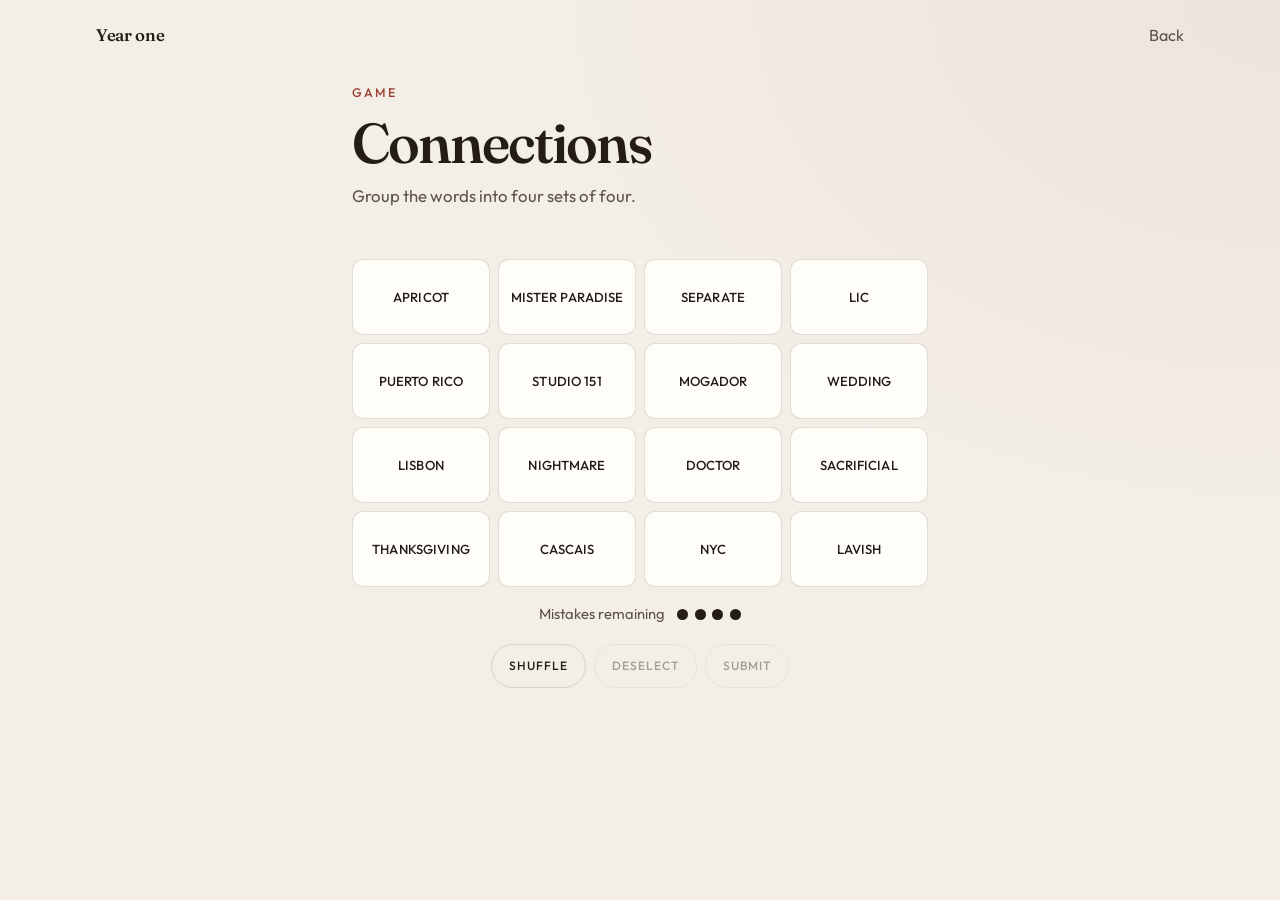
==== connections/index.html @ cea2e87b "Add the real Connections groups and open the game without the riddle. Co-authored-by: Cursor <cursor" ====
<!DOCTYPE html>
<html lang="en">
  <head>
    <meta charset="utf-8" />
    <meta name="viewport" content="width=device-width, initial-scale=1" />
    <meta name="robots" content="noindex, nofollow" />
    <meta name="theme-color" content="#f3eee6" />
    <title>Connections</title>
    <link rel="icon" href="../favicon.svg" type="image/svg+xml" />
    <link rel="preconnect" href="https://fonts.googleapis.com" />
    <link rel="preconnect" href="https://fonts.gstatic.com" crossorigin />
    <link
      href="https://fonts.googleapis.com/css2?family=Fraunces:ital,opsz,wght@0,9..144,520;0,9..144,620;1,9..144,480&family=Outfit:wght@400;500&display=swap"
      rel="stylesheet"
    />
    <link rel="stylesheet" href="../css/styles.css" />
  </head>
  <body class="page">
    <header class="top">
      <a class="mark" href="../anniversary.html">Year one</a>
      <a class="text-button" href="../anniversary.html">Back</a>
    </header>
    <main class="connect">
      <p class="eyebrow">Game</p>
      <h1>Connections</h1>
      <p class="connect-lede">Group the words into four sets of four.</p>
      <p class="connect-message" id="connect-message" role="status"></p>
      <div id="connect-solved" class="connect-solved"></div>
      <div id="connect-grid" class="connect-grid"></div>
      <p class="connect-lives">
        <span>Mistakes remaining</span>
        <span id="connect-dots" class="connect-dots"></span>
      </p>
      <div class="connect-actions" id="connect-actions">
        <button type="button" id="connect-shuffle">Shuffle</button>
        <button type="button" id="connect-clear">Deselect</button>
        <button type="button" id="connect-submit">Submit</button>
      </div>
      <button type="button" id="connect-again" hidden>Play again</button>
    </main>
    <script src="../js/connections.js"></script>
  </body>
</html>
---- css/styles.css ----
:root {
  --ink: #241c16;
  --ink-soft: #5e534a;
  --paper: #f3eee6;
  --paper-card: #fffdf8;
  --line: rgba(36, 28, 22, 0.14);
  --accent: #9c4033;
  --night: #14110f;
  --night-text: #f4eee6;
  --night-muted: #b7aa9c;
  --gold: #e0c09a;
  --serif: "Fraunces", "Iowan Old Style", Palatino, "Palatino Linotype", serif;
  --sans: "Outfit", "Avenir Next", "Segoe UI", sans-serif;
  --shadow: 0 18px 50px rgba(36, 28, 22, 0.06);
}

*,
*::before,
*::after {
  box-sizing: border-box;
}

html {
  height: 100%;
}

body {
  margin: 0;
  min-height: 100%;
  font-family: var(--sans);
  font-weight: 400;
  line-height: 1.5;
}

button,
input,
a {
  font: inherit;
}

:focus-visible {
  outline: 2px solid var(--accent);
  outline-offset: 3px;
}

[hidden] {
  display: none !important;
}

.eyebrow {
  margin: 0 0 0.85rem;
  font-size: 0.78rem;
  font-weight: 500;
  letter-spacing: 0.16em;
  text-transform: uppercase;
}

/* Door */

.gate {
  min-height: 100dvh;
  display: grid;
  place-items: center;
  padding:
    max(1.5rem, env(safe-area-inset-top))
    max(1.25rem, env(safe-area-inset-right))
    max(1.5rem, env(safe-area-inset-bottom))
    max(1.25rem, env(safe-area-inset-left));
  color: var(--night-text);
  background:
    radial-gradient(ellipse at 50% -10%, rgba(224, 192, 154, 0.16), transparent 52%),
    var(--night);
}

.gate.is-opening {
  opacity: 0;
  transition: opacity 0.45s ease;
}

.gate-card {
  width: min(100%, 34rem);
  text-align: center;
}

.seal {
  width: 3.25rem;
  height: 3.25rem;
  margin: 0 auto 1.75rem;
  border: 1px solid rgba(224, 192, 154, 0.55);
  border-radius: 50%;
  position: relative;
}

.seal::after {
  content: "";
  position: absolute;
  inset: 0.42rem;
  border: 1px solid rgba(224, 192, 154, 0.28);
  border-radius: 50%;
}

.gate .eyebrow {
  color: var(--gold);
}

.gate h1 {
  margin: 0 auto 2rem;
  max-width: 22rem;
  font-family: var(--serif);
  font-weight: 480;
  font-style: italic;
  font-size: clamp(1.65rem, 4vw, 2.15rem);
  line-height: 1.28;
  letter-spacing: -0.02em;
}

#gate-form {
  width: min(100%, 18rem);
  margin: 0 auto;
  display: flex;
  flex-direction: column;
  align-items: stretch;
}

.answer-label {
  margin-bottom: 0.35rem;
  color: var(--night-muted);
  font-size: 0.78rem;
  letter-spacing: 0.14em;
  text-transform: uppercase;
}

.gate input {
  width: 100%;
  padding: 0.45rem 0.2rem 0.6rem;
  border: none;
  border-bottom: 1px solid rgba(244, 238, 230, 0.35);
  border-radius: 0;
  background: transparent;
  color: var(--night-text);
  font-family: var(--serif);
  font-style: italic;
  font-size: 1.45rem;
  line-height: 1.3;
  text-align: center;
}

.gate input:focus {
  outline: none;
  border-bottom-color: var(--gold);
}

.gate input.is-wrong {
  animation: shake 0.42s ease;
}

.gate button {
  margin-top: 1.35rem;
  align-self: center;
  padding: 0.72rem 1.45rem;
  border: 1px solid rgba(224, 192, 154, 0.6);
  border-radius: 999px;
  background: transparent;
  color: var(--gold);
  letter-spacing: 0.12em;
  text-transform: uppercase;
  font-size: 0.78rem;
  font-weight: 500;
  cursor: pointer;
}

.gate button:hover {
  background: rgba(224, 192, 154, 0.1);
}

.feedback {
  min-height: 1.4rem;
  margin: 0.9rem 0 0;
  color: #f0c2b6;
  font-size: 0.95rem;
}

.continue-link {
  display: inline-block;
  margin-top: 1.5rem;
  color: var(--night-muted);
  font-size: 0.92rem;
}

.continue-link:hover {
  color: var(--night-text);
}

.noscript {
  margin: 1rem 0 0;
  text-align: center;
  color: var(--night-muted);
}

@keyframes shake {
  0%,
  100% {
    transform: translateX(0);
  }
  20% {
    transform: translateX(-7px);
  }
  40% {
    transform: translateX(6px);
  }
  60% {
    transform: translateX(-4px);
  }
  80% {
    transform: translateX(3px);
  }
}

/* Inside */

.page {
  min-height: 100dvh;
  color: var(--ink);
  background:
    radial-gradient(ellipse at 100% 0%, rgba(156, 64, 51, 0.06), transparent 42%),
    var(--paper);
}

.top,
.foot,
.hero,
.section {
  width: min(100% - 2.4rem, 68rem);
  margin-inline: auto;
}

.top {
  display: flex;
  align-items: center;
  justify-content: space-between;
  gap: 1rem;
  padding-top: max(1.25rem, env(safe-area-inset-top));
  padding-bottom: 0.5rem;
}

.mark {
  color: var(--ink);
  font-family: var(--serif);
  font-size: 1.05rem;
  font-weight: 560;
  letter-spacing: -0.02em;
  text-decoration: none;
}

.text-button {
  border: none;
  background: none;
  padding: 0.2rem 0;
  color: var(--ink-soft);
  text-decoration: none;
  cursor: pointer;
}

.text-button:hover {
  color: var(--accent);
}

.hero {
  padding: 3.2rem 0 2.4rem;
}

.dateline {
  margin: 0 0 0.8rem;
  color: var(--accent);
  font-size: 0.78rem;
  font-weight: 500;
  letter-spacing: 0.16em;
  text-transform: uppercase;
}

.hero h1,
.stub h1 {
  margin: 0;
  font-family: var(--serif);
  font-weight: 560;
  line-height: 0.95;
  letter-spacing: -0.035em;
}

.hero h1 {
  font-size: clamp(3.2rem, 8vw, 5.6rem);
}

.stub h1 {
  font-size: clamp(2.6rem, 6vw, 4rem);
}

.lede,
.stub p:last-child,
.section-head p {
  color: var(--ink-soft);
}

.lede {
  max-width: 36rem;
  margin: 1.25rem 0 0;
  font-size: 1.12rem;
}

.section {
  padding-bottom: 2.5rem;
}

.section-head {
  display: flex;
  justify-content: space-between;
  gap: 1rem 2rem;
  align-items: baseline;
  margin-bottom: 1rem;
  padding-bottom: 0.85rem;
  border-bottom: 1px solid var(--line);
}

.section-head h2,
.stub .eyebrow {
  margin: 0;
}

.section-head h2 {
  font-family: var(--serif);
  font-size: 1.7rem;
  font-weight: 560;
  letter-spacing: -0.03em;
}

.section-head p {
  margin: 0;
  max-width: 26rem;
  text-align: right;
}

.cards {
  display: grid;
  grid-template-columns: repeat(2, minmax(0, 1fr));
  gap: 0.9rem;
}

.card {
  display: flex;
  flex-direction: column;
  align-items: flex-start;
  gap: 0.45rem;
  min-height: 13.5rem;
  padding: 1.35rem 1.35rem 1.15rem;
  border: 1px solid var(--line);
  border-radius: 1.15rem;
  background: var(--paper-card);
  box-shadow: var(--shadow);
  color: inherit;
  text-decoration: none;
}

.card:hover {
  border-color: rgba(156, 64, 51, 0.4);
  transform: translateY(-2px);
}

.card h3 {
  margin: 0;
  font-family: var(--serif);
  font-size: 1.85rem;
  font-weight: 560;
  letter-spacing: -0.03em;
}

.card p {
  margin: 0;
  color: var(--ink-soft);
}

.card-kicker,
.card-status {
  font-size: 0.75rem;
  font-weight: 500;
  letter-spacing: 0.14em;
  text-transform: uppercase;
}

.card-kicker {
  color: var(--accent);
}

.card-status {
  margin-top: auto;
  padding-top: 1rem;
  color: var(--ink-soft);
}

.quiet .section-head {
  border-bottom: none;
  display: block;
}

.quiet .section-head p {
  max-width: 38rem;
  margin-top: 0.45rem;
  text-align: left;
}

.stub {
  width: min(100% - 2.4rem, 40rem);
  margin: 4.5rem auto 3rem;
}

.stub .eyebrow {
  color: var(--accent);
}

.stub p:last-child {
  margin: 1rem 0 0;
  font-size: 1.12rem;
  max-width: 32rem;
}

.foot {
  padding: 0.5rem 0 max(1.5rem, env(safe-area-inset-bottom));
  color: var(--ink-soft);
  font-size: 0.92rem;
}

/* Connections */

.connect {
  width: min(100% - 2.4rem, 36rem);
  margin: 1.6rem auto 3rem;
  padding-bottom: max(1rem, env(safe-area-inset-bottom));
}

.connect .eyebrow {
  color: var(--accent);
}

.connect h1 {
  margin: 0;
  font-family: var(--serif);
  font-weight: 560;
  font-size: clamp(2.4rem, 6vw, 3.5rem);
  line-height: 0.95;
  letter-spacing: -0.035em;
}

.connect-lede {
  margin: 0.85rem 0 0;
  color: var(--ink-soft);
  font-size: 1.05rem;
}

.connect-message {
  min-height: 1.6rem;
  margin: 0.85rem 0 0.75rem;
  text-align: center;
  font-family: var(--serif);
  font-style: italic;
  font-size: 1.15rem;
  color: var(--accent);
}

.connect-solved-row {
  margin-bottom: 0.55rem;
  padding: 0.72rem 0.85rem 0.78rem;
  border-radius: 0.75rem;
  text-align: center;
}

.connect-solved-name,
.connect-solved-words {
  margin: 0;
}

.connect-solved-name {
  font-size: 0.72rem;
  font-weight: 500;
  letter-spacing: 0.14em;
  text-transform: uppercase;
}

.connect-solved-words {
  margin-top: 0.15rem;
  font-size: 0.95rem;
  font-weight: 500;
  letter-spacing: 0.04em;
  line-height: 1.35;
  text-transform: uppercase;
}

.connect-solved-row.connect-tone-0,
.connect-tile.is-solved.connect-tone-0 {
  background: #f9df6d;
}

.connect-solved-row.connect-tone-1,
.connect-tile.is-solved.connect-tone-1 {
  background: #a0c35a;
}

.connect-solved-row.connect-tone-2,
.connect-tile.is-solved.connect-tone-2 {
  background: #b0c4ef;
}

.connect-solved-row.connect-tone-3,
.connect-tile.is-solved.connect-tone-3 {
  background: #ba81c5;
}

.connect-tile.is-solved {
  border-color: transparent;
  color: var(--ink);
}

.connect-solved-row.is-new {
  animation: connect-reveal 0.4s ease;
}

@keyframes connect-reveal {
  from {
    opacity: 0;
    transform: translateY(6px);
  }
  to {
    opacity: 1;
    transform: none;
  }
}

.connect-grid {
  display: grid;
  grid-template-columns: repeat(4, minmax(0, 1fr));
  gap: 0.5rem;
}

.connect-tile {
  display: grid;
  place-items: center;
  min-height: 4.75rem;
  padding: 0.45rem 0.3rem;
  border: 1px solid var(--line);
  border-radius: 0.7rem;
  background: var(--paper-card);
  color: var(--ink);
  font-weight: 500;
  font-size: clamp(0.62rem, 2.6vw, 0.82rem);
  letter-spacing: 0.01em;
  line-height: 1.15;
  text-align: center;
  text-transform: uppercase;
  overflow-wrap: break-word;
  cursor: pointer;
  user-select: none;
  touch-action: manipulation;
  -webkit-tap-highlight-color: transparent;
}

.connect-tile.is-selected,
.connect-tile:active {
  background: var(--ink);
  border-color: var(--ink);
  color: var(--paper);
}

.connect-tile.is-shaking {
  animation: shake 0.42s ease;
}

.connect-lives {
  display: flex;
  align-items: center;
  justify-content: center;
  gap: 0.75rem;
  margin: 1rem 0 0;
  color: var(--ink-soft);
  font-size: 0.92rem;
}

.connect-dots {
  display: flex;
  gap: 0.4rem;
}

.connect-dot {
  width: 0.7rem;
  height: 0.7rem;
  border-radius: 50%;
  background: var(--ink);
}

.connect-dot.is-spent {
  background: transparent;
  box-shadow: inset 0 0 0 1.5px var(--ink-soft);
}

.connect-actions {
  display: flex;
  justify-content: center;
  flex-wrap: wrap;
  gap: 0.55rem;
  margin-top: 1.15rem;
}

.connect-actions button,
#connect-again {
  min-height: 2.75rem;
  padding: 0.7rem 1.05rem;
  border: 1px solid var(--line);
  border-radius: 999px;
  background: transparent;
  color: var(--ink);
  font-size: 0.75rem;
  font-weight: 500;
  letter-spacing: 0.08em;
  text-transform: uppercase;
  cursor: pointer;
  touch-action: manipulation;
  -webkit-tap-highlight-color: transparent;
}

.connect-actions button:hover,
#connect-again:hover {
  border-color: rgba(156, 64, 51, 0.45);
}

.connect-actions button:disabled {
  opacity: 0.38;
  cursor: default;
}

#connect-submit:not(:disabled) {
  background: var(--ink);
  border-color: var(--ink);
  color: var(--paper);
}

#connect-again {
  display: block;
  margin: 1.15rem auto 0;
}

@media (max-width: 720px) {
  .section-head,
  .cards {
    display: block;
  }

  .section-head p,
  .quiet .section-head p {
    margin-top: 0.35rem;
    text-align: left;
  }

  .card + .card {
    margin-top: 0.9rem;
  }

  .hero {
    padding-top: 1.6rem;
    padding-bottom: 1.6rem;
  }

  .card:hover {
    transform: none;
  }
}

@media (max-width: 480px) {
  .top,
  .foot,
  .hero,
  .section {
    width: min(100% - 1.5rem, 68rem);
  }

  .connect,
  .stub {
    width: min(100% - 1.5rem, 36rem);
  }

  .connect {
    margin-top: 0.85rem;
  }

  .connect-lede {
    font-size: 1rem;
  }

  .connect-message {
    margin-top: 0.45rem;
    margin-bottom: 0.55rem;
    font-size: 1.05rem;
  }

  .connect-grid {
    gap: 0.4rem;
  }

  .connect-tile {
    min-height: 4.4rem;
    padding: 0.35rem 0.15rem;
    border-radius: 0.6rem;
    letter-spacing: 0.01em;
  }

  .connect-solved-row {
    padding: 0.62rem 0.55rem 0.68rem;
  }

  .connect-solved-words {
    font-size: 0.82rem;
    letter-spacing: 0.02em;
  }

  .connect-lives {
    gap: 0.55rem;
    font-size: 0.85rem;
  }

  .connect-actions {
    display: grid;
    grid-template-columns: repeat(3, minmax(0, 1fr));
    gap: 0.4rem;
  }

  .connect-actions button {
    padding-inline: 0.25rem;
    letter-spacing: 0.04em;
  }

  .gate h1 {
    max-width: 18rem;
  }
}

@media (max-height: 640px) {
  .top {
    padding-top: max(0.65rem, env(safe-area-inset-top));
  }

  .connect {
    margin-top: 0.35rem;
  }

  .connect h1 {
    font-size: 2.1rem;
  }

  .connect-lede {
    margin-top: 0.4rem;
  }

  .connect-message {
    min-height: 1.15rem;
    margin-top: 0.2rem;
    margin-bottom: 0.35rem;
  }

  .connect-tile {
    min-height: 3.55rem;
  }

  .connect-lives {
    margin-top: 0.55rem;
  }

  .connect-actions {
    margin-top: 0.65rem;
  }
}

@media (prefers-reduced-motion: reduce) {
  .gate.is-opening,
  .card {
    transition: none;
  }

  .gate input.is-wrong,
  .connect-tile.is-shaking,
  .connect-solved-row.is-new {
    animation: none;
  }

  .card:hover {
    transform: none;
  }
}
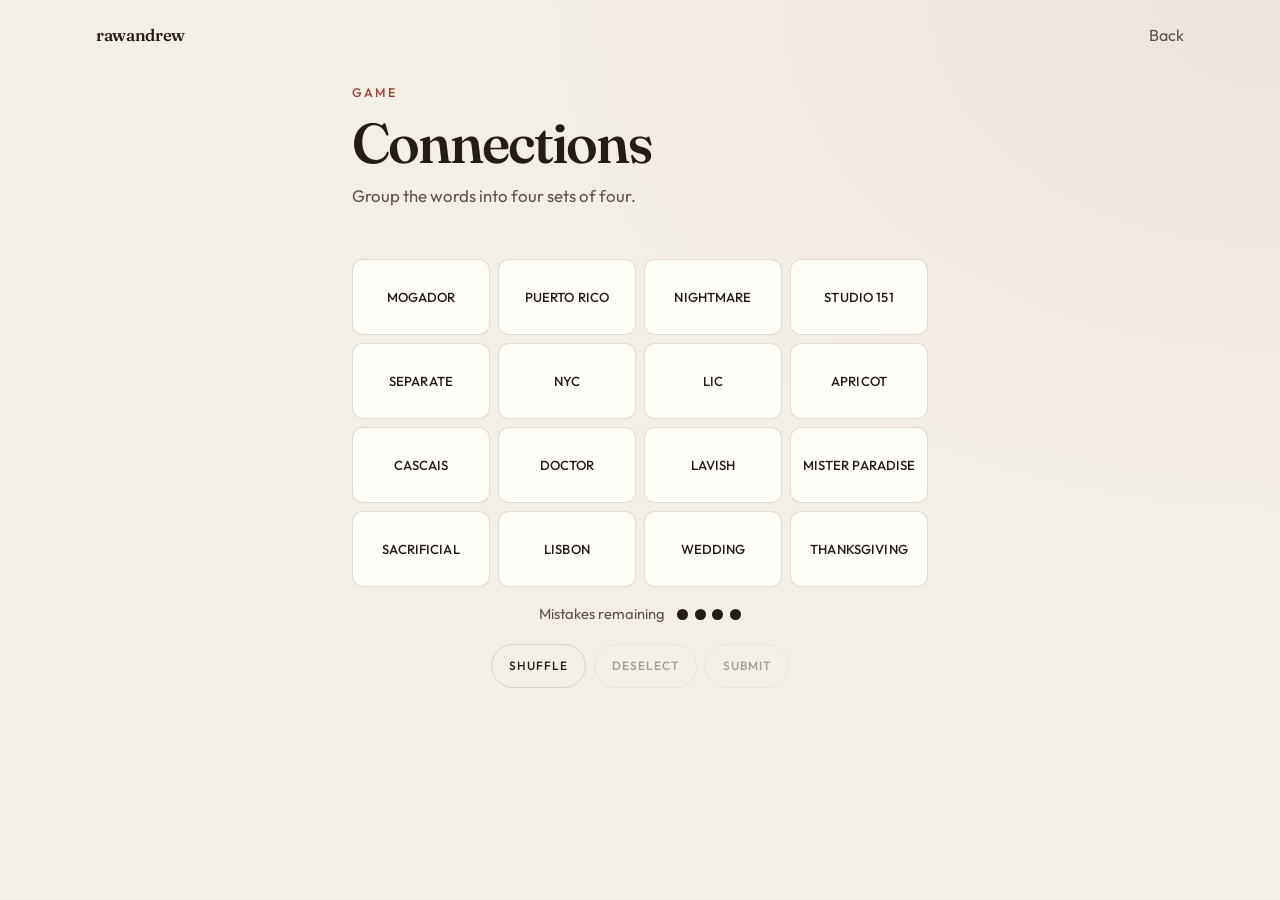
==== commit a930531c: "Rename the site to rawandrew. Co-authored-by: Cursor <cursoragent@cursor.com>" ====
--- a/connections/index.html
+++ b/connections/index.html
@@ -17,8 +17,8 @@
   </head>
   <body class="page">
     <header class="top">
-      <a class="mark" href="../anniversary.html">Year one</a>
-      <a class="text-button" href="../anniversary.html">Back</a>
+      <a class="mark" href="../home.html">rawandrew</a>
+      <a class="text-button" href="../home.html">Back</a>
     </header>
     <main class="connect">
       <p class="eyebrow">Game</p>
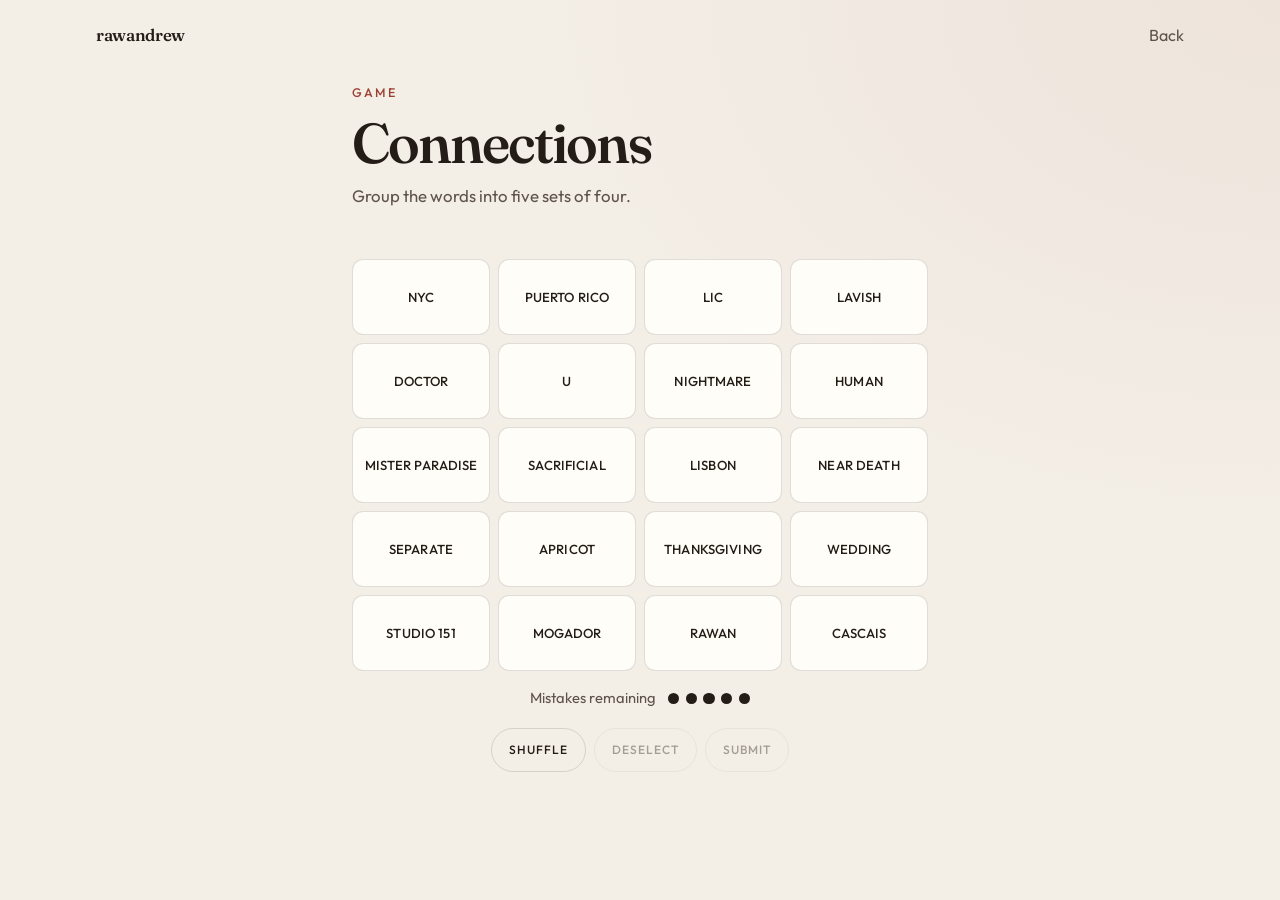
==== commit 8d86c555: "Add an orange fifth Connections group and allow five mistakes. Co-authored-by: Cursor <cursoragent@c" ====
--- a/connections/index.html
+++ b/connections/index.html
@@ -23,7 +23,7 @@
     <main class="connect">
       <p class="eyebrow">Game</p>
       <h1>Connections</h1>
-      <p class="connect-lede">Group the words into four sets of four.</p>
+      <p class="connect-lede">Group the words into five sets of four.</p>
       <p class="connect-message" id="connect-message" role="status"></p>
       <div id="connect-solved" class="connect-solved"></div>
       <div id="connect-grid" class="connect-grid"></div>
--- a/css/styles.css
+++ b/css/styles.css
@@ -513,6 +513,11 @@
   background: #ba81c5;
 }
 
+.connect-solved-row.connect-tone-4,
+.connect-tile.is-solved.connect-tone-4 {
+  background: #f5a142;
+}
+
 .connect-tile.is-solved {
   border-color: transparent;
   color: var(--ink);
